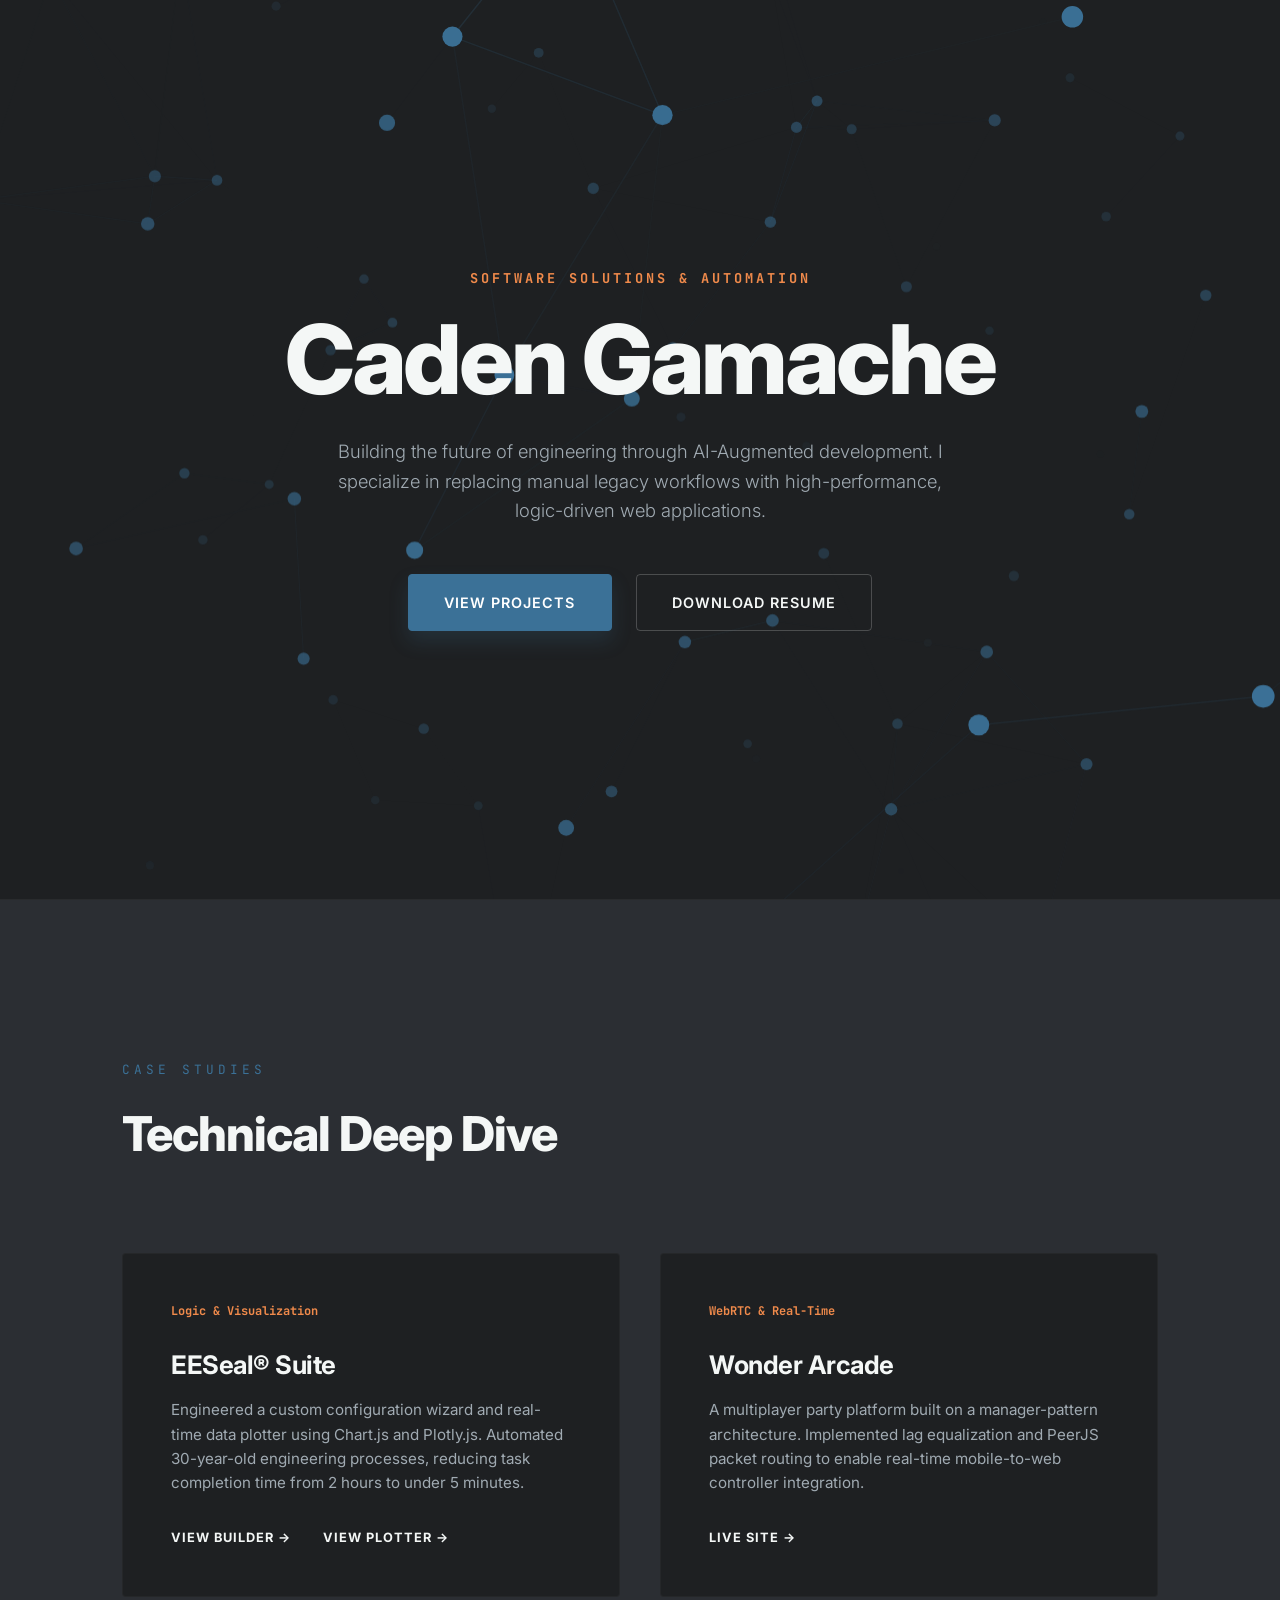
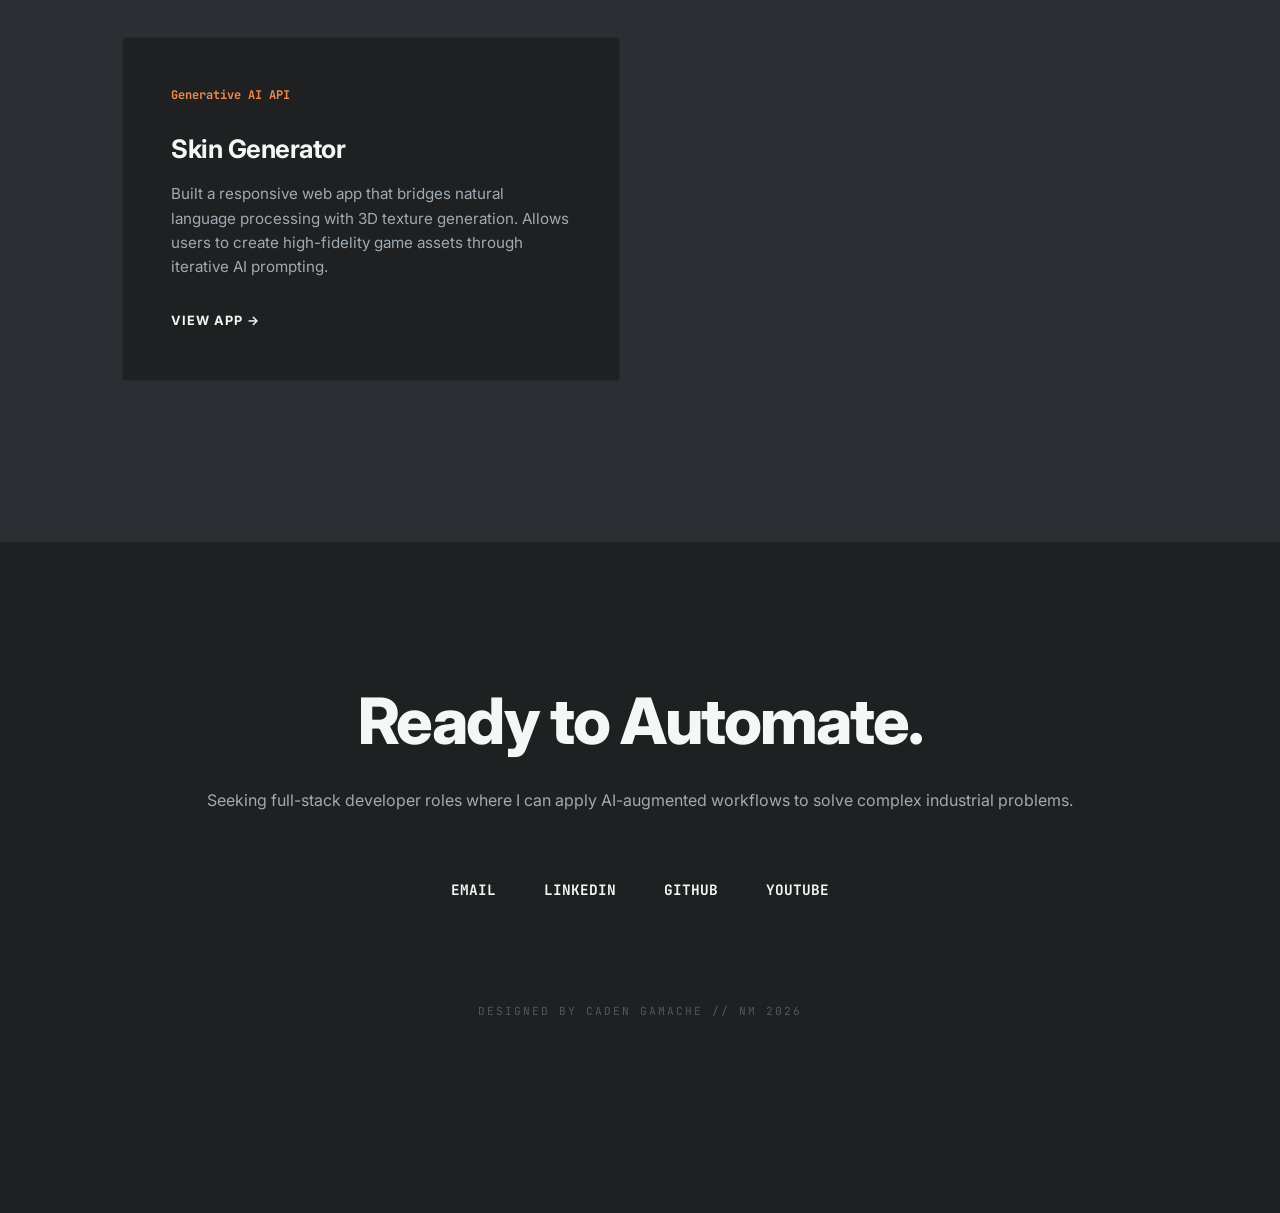
==== index.html @ 69766e93 "Add files via upload" ====
<!DOCTYPE html>
<html lang="en">
<head>
    <meta charset="UTF-8">
    <meta name="viewport" content="width=device-width, initial-scale=1.0">
    <title>Caden Gamache | AI-Augmented Developer</title>
    <link href="https://fonts.googleapis.com/css2?family=Inter:wght@300;400;600;800&family=JetBrains+Mono:wght@400;700&display=swap" rel="stylesheet">
    <link rel="stylesheet" href="css/style.css">
</head>
<body>

    <!-- Hero Section -->
    <section class="hero">
        <canvas id="hero-canvas"></canvas>
        <div class="hero-content">
            <p class="mono-subtitle">Software Solutions & Automation</p>
            <h1>Caden Gamache</h1>
            <p class="hero-desc">Building the future of engineering through AI-Augmented development. I specialize in replacing manual legacy workflows with high-performance, logic-driven web applications.</p>
            <div class="hero-buttons">
                <a href="#projects" class="btn btn-primary">View Projects</a>
                <a href="assets/caden-resume.pdf" target="_blank" class="btn btn-outline">Download Resume</a>
            </div>
        </div>
    </section>

    <!-- Projects Section -->
    <section class="projects" id="projects">
        <div class="container">
            <div class="section-header">
                <span class="section-title">Case Studies</span>
                <h2 class="section-heading">Technical Deep Dive</h2>
            </div>
            
            <div class="project-grid">
                <!-- Project 1 -->
                <div class="project-card">
                    <span class="tech-stack">Logic & Visualization</span>
                    <h3>EESeal® Suite</h3>
                    <p>Engineered a custom configuration wizard and real-time data plotter using Chart.js and Plotly.js. Automated 30-year-old engineering processes, reducing task completion time from 2 hours to under 5 minutes.</p>
                    <div class="card-links">
                        <a href="projects/builder.html" target="_blank">View Builder &rarr;</a>
                        <a href="projects/plotter.html" target="_blank">View Plotter &rarr;</a>
                    </div>
                </div>

                <!-- Project 2 -->
                <div class="project-card">
                    <span class="tech-stack">WebRTC & Real-Time</span>
                    <h3>Wonder Arcade</h3>
                    <p>A multiplayer party platform built on a manager-pattern architecture. Implemented lag equalization and PeerJS packet routing to enable real-time mobile-to-web controller integration.</p>
                    <div class="card-links">
                        <a href="https://cgame1ten2.github.io/Arcade-Online/" target="_blank">Live Site &rarr;</a>
                    </div>
                </div>

                <!-- Project 3 -->
                <div class="project-card">
                    <span class="tech-stack">Generative AI API</span>
                    <h3>Skin Generator</h3>
                    <p>Built a responsive web app that bridges natural language processing with 3D texture generation. Allows users to create high-fidelity game assets through iterative AI prompting.</p>
                    <div class="card-links">
                        <a href="https://mc-skin-generator-sigma.vercel.app/" target="_blank">View App &rarr;</a>
                    </div>
                </div>
            </div>
        </div>
    </section>

    <!-- Footer -->
    <footer id="contact">
        <div class="container">
            <h2>Ready to Automate.</h2>
            <p>Seeking full-stack developer roles where I can apply AI-augmented workflows to solve complex industrial problems.</p>
            
            <div class="contact-links">
                <a href="mailto:mrcgamache@outlook.com">EMAIL</a>
                <a href="https://www.linkedin.com/in/caden-gamache" target="_blank">LINKEDIN</a>
                <a href="https://github.com/Mr-Caden" target="_blank">GITHUB</a>
                <a href="https://youtube.com/@cadengamacheai" target="_blank">YOUTUBE</a>
            </div>
            
            <p class="copyright">DESIGNED BY CADEN GAMACHE // NM 2026</p>
        </div>
    </footer>

    <!-- Link to Javascript -->
    <script src="js/main.js"></script>
</body>
</html>
---- css/style.css ----
:root {
    --bg-dark: #1E2022;
    --bg-surface: #2B2E33;
    --text-main: #F4F7F6;
    --text-muted: #A0AAB2;
    --accent-teal: #3B7197;
    --accent-orange: #F08A4B;
    --font-sans: 'Inter', sans-serif;
    --font-mono: 'JetBrains Mono', monospace;
}

* {
    margin: 0;
    padding: 0;
    box-sizing: border-box;
}

html {
    scroll-behavior: smooth;
}

body {
    font-family: var(--font-sans);
    background-color: var(--bg-dark);
    color: var(--text-main);
    line-height: 1.6;
    overflow-x: hidden;
}

.container {
    max-width: 1100px;
    margin: 0 auto;
    padding: 0 2rem;
}

/* --- HERO SECTION --- */
.hero {
    position: relative;
    height: 100vh;
    min-height: 600px;
    display: flex;
    align-items: center;
    justify-content: center;
    overflow: hidden;
    border-bottom: 1px solid rgba(255,255,255,0.05);
}

#hero-canvas {
    position: absolute;
    top: 0;
    left: 0;
    width: 100%;
    height: 100%;
    z-index: 1;
    pointer-events: none; 
}

.hero-content {
    position: relative;
    z-index: 2;
    text-align: center;
    max-width: 850px;
    padding: 0 2rem;
    pointer-events: none; 
}

.hero-buttons {
    pointer-events: auto;
}

.mono-subtitle {
    font-family: var(--font-mono);
    color: var(--accent-orange);
    font-size: 0.85rem;
    font-weight: 700;
    letter-spacing: 3px;
    margin-bottom: 1.5rem;
    text-transform: uppercase;
}

.hero h1 {
    font-size: clamp(3.5rem, 8vw, 6rem);
    font-weight: 800;
    line-height: 0.95;
    margin-bottom: 2rem;
    letter-spacing: -3px;
}

.hero-desc {
    font-size: 1.15rem;
    color: var(--text-muted);
    margin-bottom: 3rem;
    max-width: 650px;
    margin-left: auto;
    margin-right: auto;
    font-weight: 300;
}

/* --- BUTTONS --- */
.hero-buttons {
    display: flex;
    gap: 1.5rem;
    justify-content: center;
}

.btn {
    padding: 1rem 2.2rem;
    border-radius: 4px;
    font-weight: 600;
    text-decoration: none;
    font-size: 0.9rem;
    transition: all 0.3s cubic-bezier(0.4, 0, 0.2, 1);
    text-transform: uppercase;
    letter-spacing: 1px;
}

.btn-primary {
    background-color: var(--accent-teal);
    color: #fff;
    border: 1px solid var(--accent-teal);
    box-shadow: 0 10px 20px rgba(59, 113, 151, 0.2);
}

.btn-primary:hover {
    background-color: #4a8bb8;
    transform: translateY(-2px);
    box-shadow: 0 15px 30px rgba(59, 113, 151, 0.3);
}

.btn-outline {
    background-color: transparent;
    color: var(--text-main);
    border: 1px solid rgba(255,255,255,0.2);
}

.btn-outline:hover {
    border-color: var(--text-main);
    background-color: rgba(255,255,255,0.05);
    transform: translateY(-2px);
}

/* --- PROJECTS SECTION --- */
.projects {
    padding: 10rem 0;
    background-color: var(--bg-surface);
}

.section-header {
    margin-bottom: 5rem;
}

.section-title {
    font-size: 0.8rem;
    font-family: var(--font-mono);
    color: var(--accent-teal);
    text-transform: uppercase;
    letter-spacing: 4px;
    margin-bottom: 1rem;
    display: block;
}

.section-heading {
    font-size: 3rem;
    font-weight: 800;
    letter-spacing: -1px;
}

.project-grid {
    display: grid;
    grid-template-columns: repeat(auto-fit, minmax(320px, 1fr));
    gap: 2.5rem;
}

.project-card {
    background-color: var(--bg-dark);
    border: 1px solid rgba(255,255,255,0.03);
    padding: 3rem;
    border-radius: 4px;
    transition: all 0.4s ease;
    display: flex;
    flex-direction: column;
}

.project-card:hover {
    border-color: var(--accent-teal);
    transform: translateY(-10px);
    background-color: #24272b;
}

.project-card h3 {
    font-size: 1.6rem;
    font-weight: 700;
    margin-bottom: 0.75rem;
    letter-spacing: -0.5px;
}

.tech-stack {
    font-family: var(--font-mono);
    font-size: 0.75rem;
    color: var(--accent-orange);
    margin-bottom: 1.5rem;
    display: block;
    font-weight: 700;
}

.project-card p {
    color: var(--text-muted);
    font-size: 0.95rem;
    margin-bottom: 2rem;
    flex-grow: 1;
}

.card-links {
    display: flex;
    gap: 2rem;
}

.card-links a {
    color: var(--text-main);
    text-decoration: none;
    font-weight: 700;
    font-size: 0.8rem;
    text-transform: uppercase;
    letter-spacing: 1px;
    transition: color 0.2s;
    display: flex;
    align-items: center;
}

.card-links a:hover {
    color: var(--accent-teal);
}

/* --- FOOTER --- */
footer {
    padding: 8rem 0;
    text-align: center;
    border-top: 1px solid rgba(255,255,255,0.05);
}

footer h2 {
    font-size: clamp(2rem, 5vw, 4rem);
    font-weight: 800;
    margin-bottom: 1rem;
    letter-spacing: -2px;
}

footer p {
    color: var(--text-muted);
    margin-bottom: 4rem;
}

.contact-links {
    display: flex;
    justify-content: center;
    gap: 3rem;
    margin-bottom: 6rem;
    flex-wrap: wrap;
}

.contact-links a {
    color: var(--text-main);
    text-decoration: none;
    font-family: var(--font-mono);
    font-size: 0.9rem;
    font-weight: 700;
    transition: all 0.2s;
    border-bottom: 1px solid transparent;
    padding-bottom: 5px;
}

.contact-links a:hover {
    color: var(--accent-orange);
    border-color: var(--accent-orange);
}

.copyright {
    font-family: var(--font-mono);
    font-size: 0.7rem;
    color: var(--text-muted);
    opacity: 0.4;
    letter-spacing: 2px;
}

@media (max-width: 768px) {
    .hero h1 { font-size: 3.5rem; }
    .hero-buttons { flex-direction: column; }
    .section-heading { font-size: 2.2rem; }
    .contact-links { gap: 1.5rem; flex-direction: column; }
}
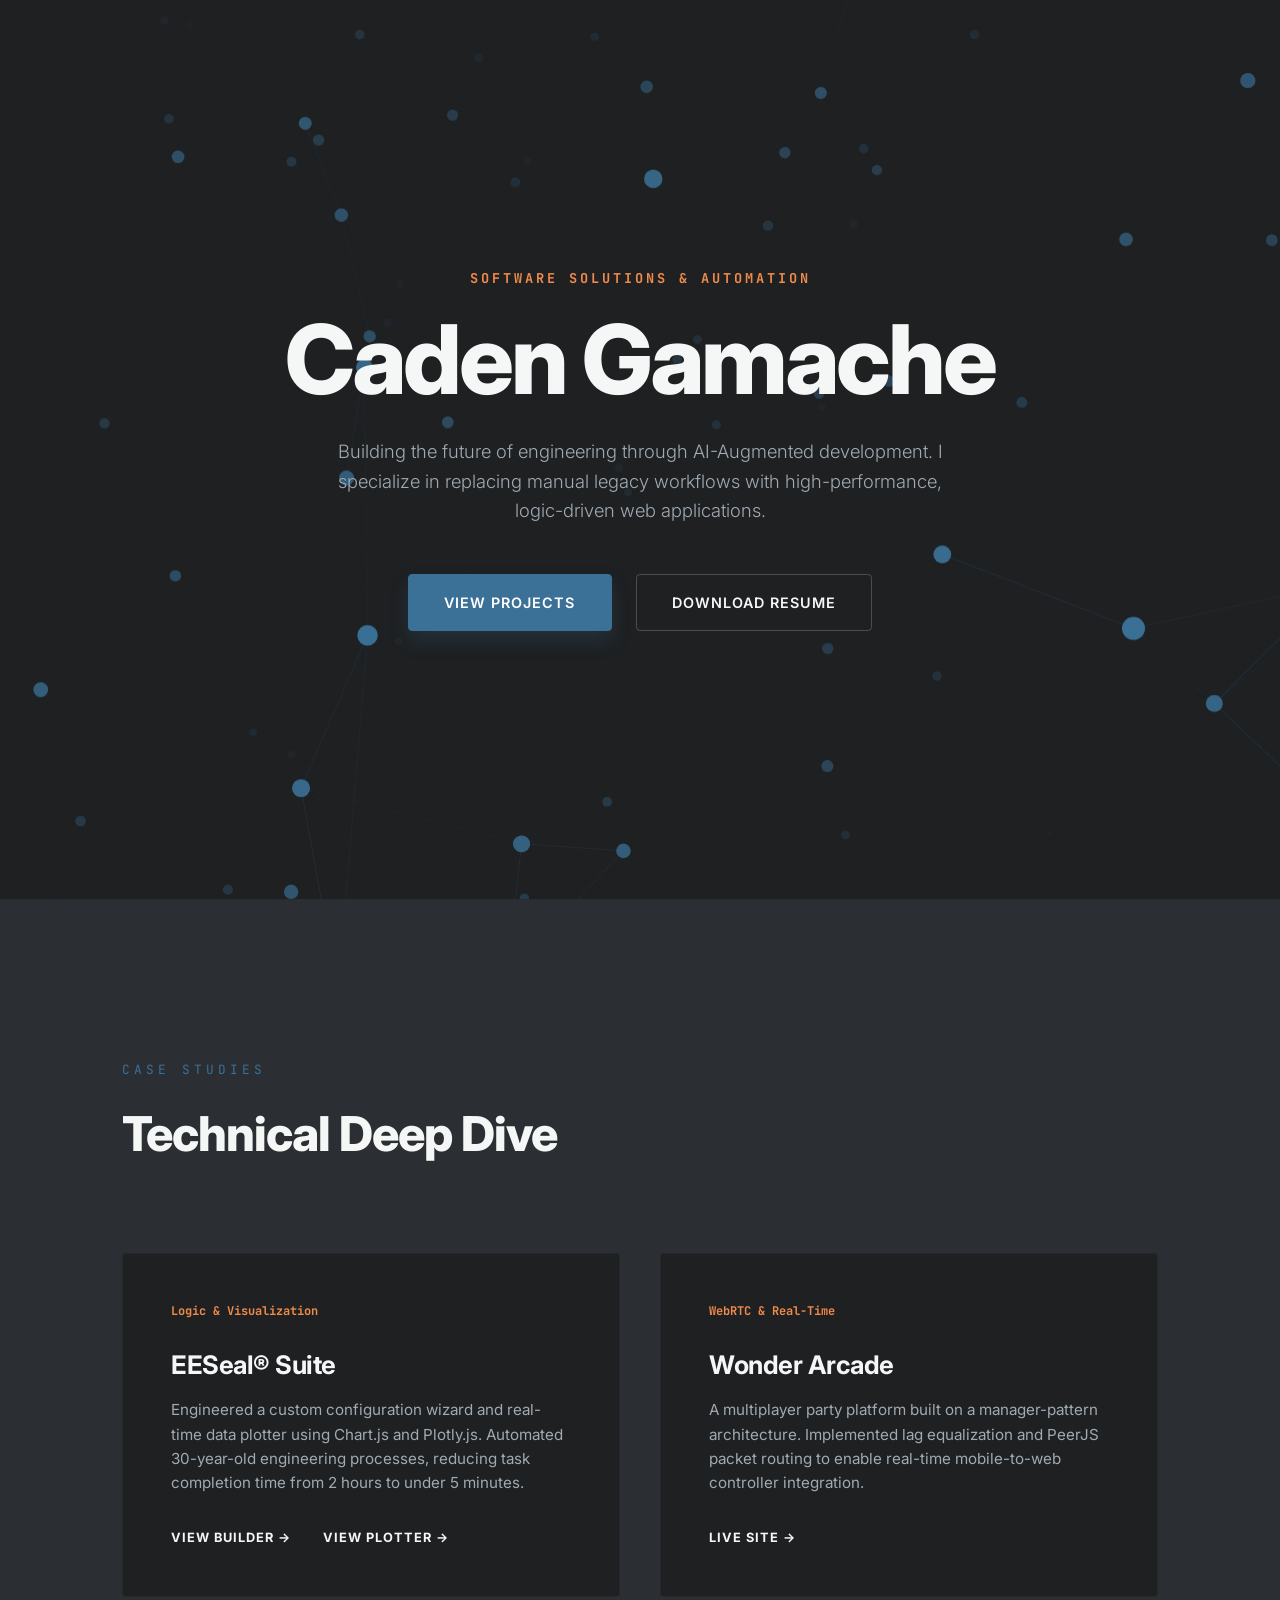
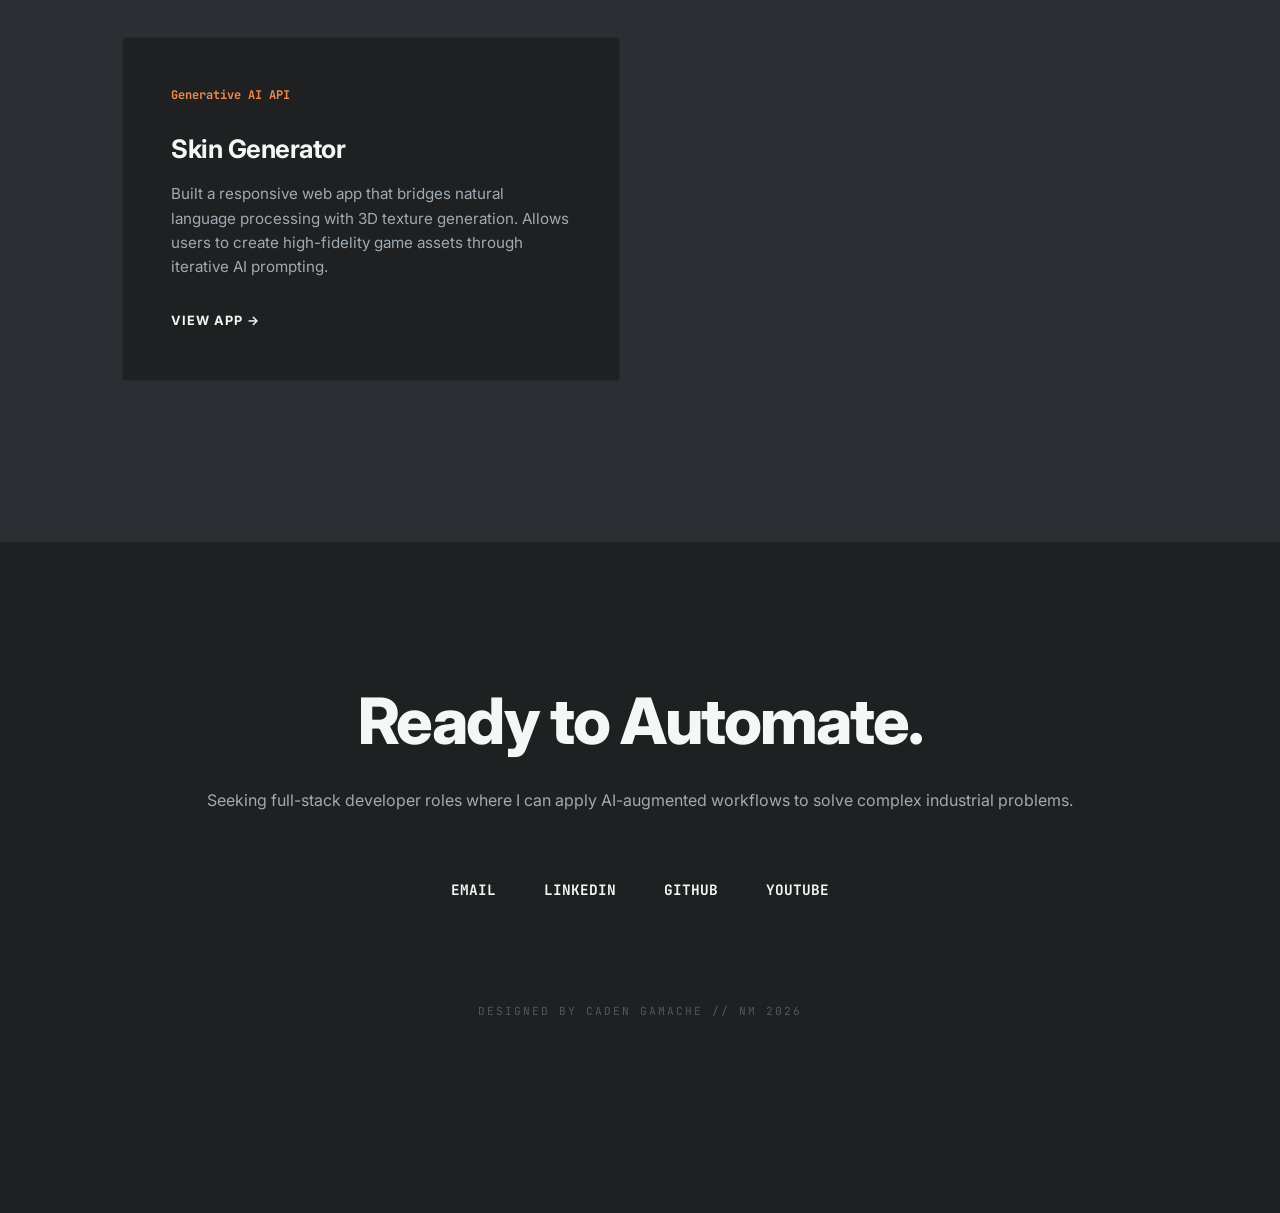
==== commit 73475072: "Update index.html" ====
--- a/index.html
+++ b/index.html
@@ -18,7 +18,7 @@
             <p class="hero-desc">Building the future of engineering through AI-Augmented development. I specialize in replacing manual legacy workflows with high-performance, logic-driven web applications.</p>
             <div class="hero-buttons">
                 <a href="#projects" class="btn btn-primary">View Projects</a>
-                <a href="assets/caden-resume.pdf" target="_blank" class="btn btn-outline">Download Resume</a>
+                <a href="assets/Caden Gamache - Technical Resume (Single Page).pdf" target="_blank" class="btn btn-outline">Download Resume</a>
             </div>
         </div>
     </section>
@@ -86,4 +86,5 @@
     <!-- Link to Javascript -->
     <script src="js/main.js"></script>
 </body>
-</html>+
+</html>
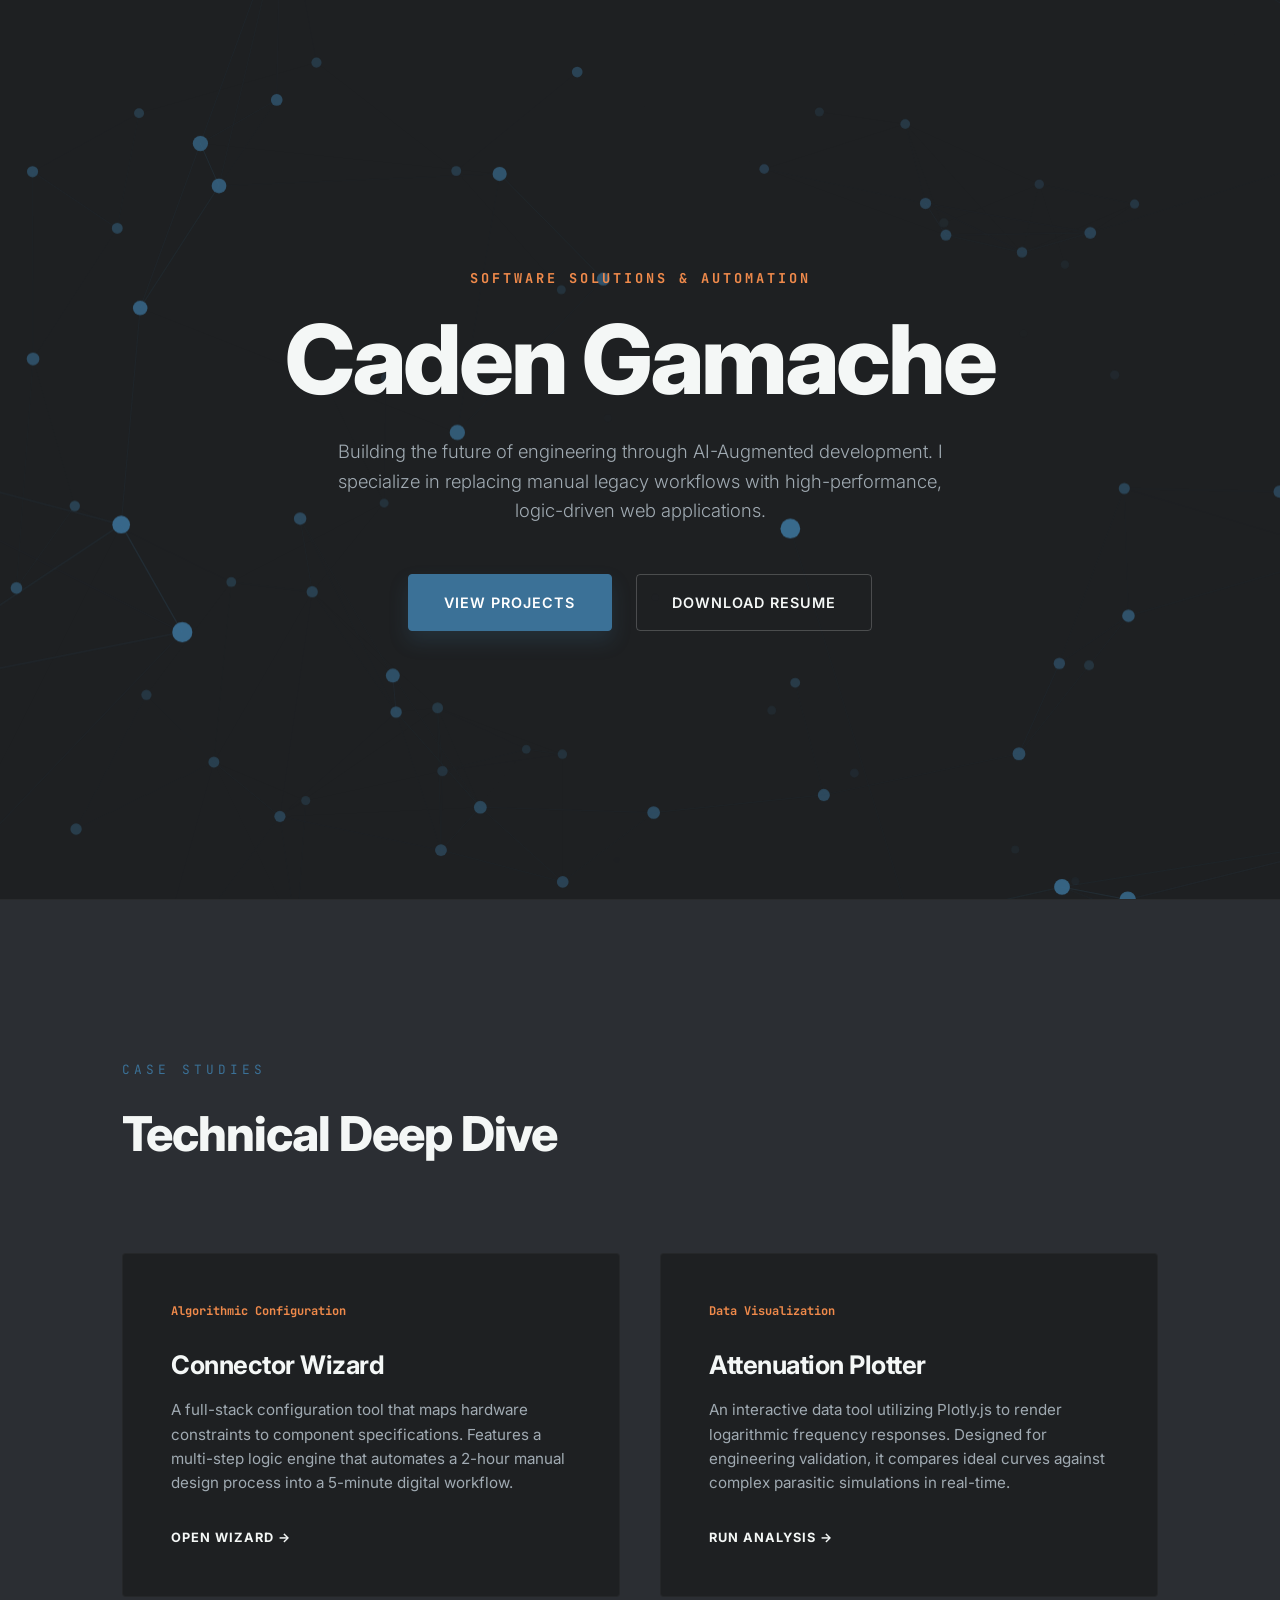
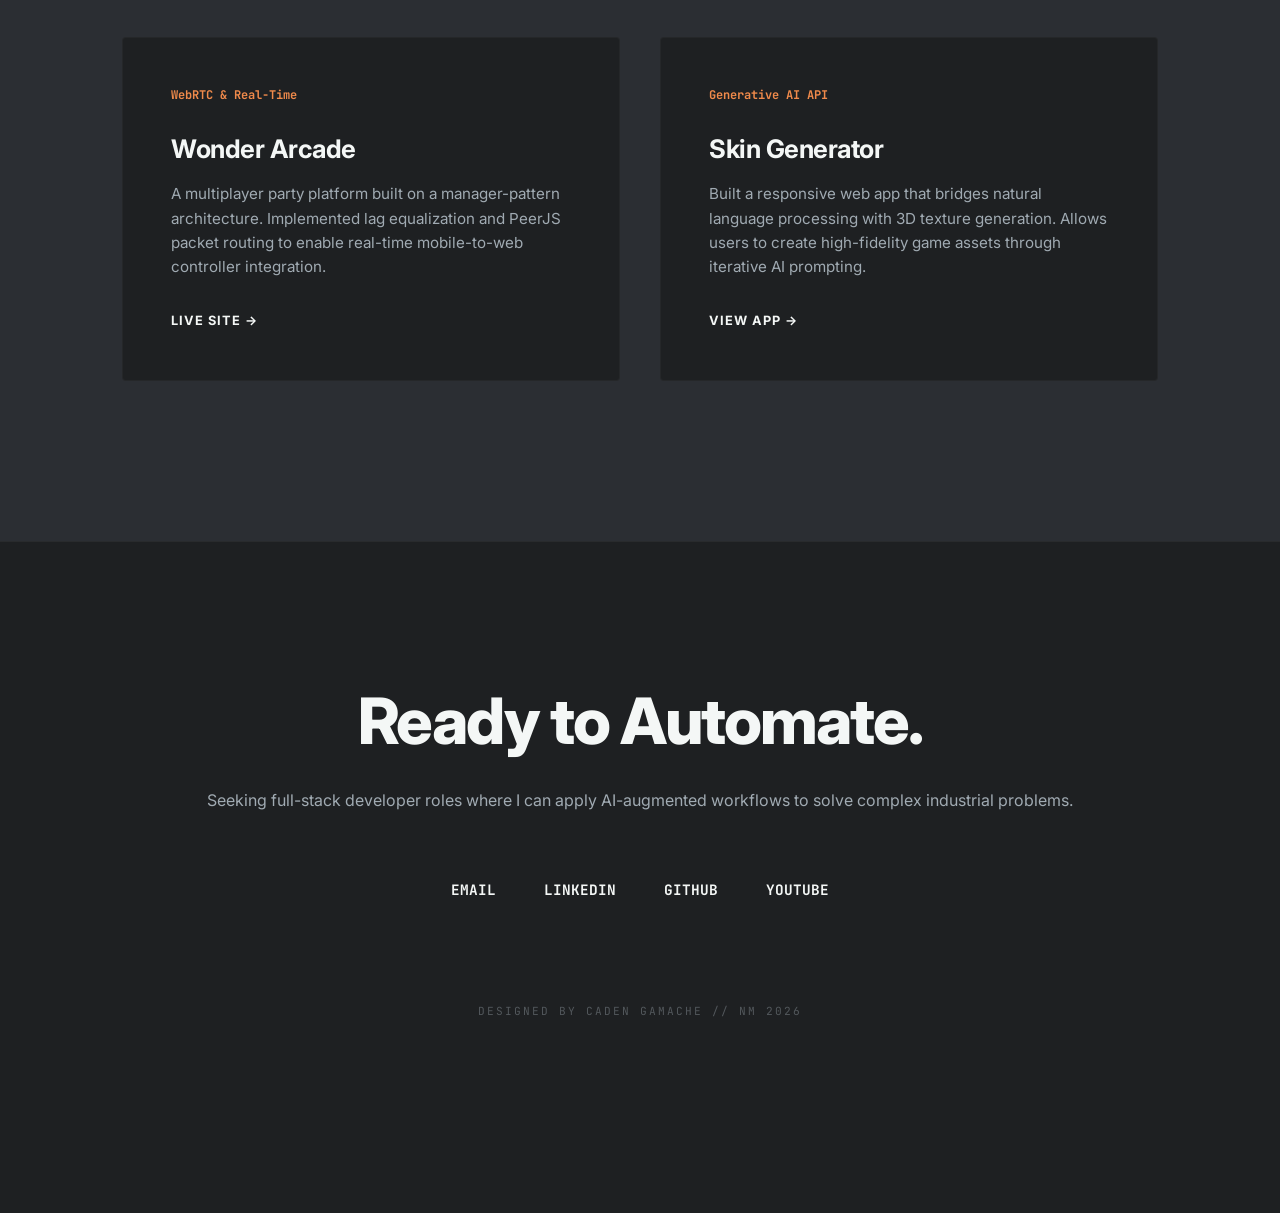
==== commit fa32fffe: "Update index.html" ====
--- a/index.html
+++ b/index.html
@@ -18,7 +18,7 @@
             <p class="hero-desc">Building the future of engineering through AI-Augmented development. I specialize in replacing manual legacy workflows with high-performance, logic-driven web applications.</p>
             <div class="hero-buttons">
                 <a href="#projects" class="btn btn-primary">View Projects</a>
-                <a href="assets/Caden Gamache - Technical Resume (Single Page).pdf" target="_blank" class="btn btn-outline">Download Resume</a>
+                <a href="assets/caden-resume.pdf" target="_blank" class="btn btn-outline">Download Resume</a>
             </div>
         </div>
     </section>
@@ -32,18 +32,27 @@
             </div>
             
             <div class="project-grid">
-                <!-- Project 1 -->
+                <!-- Project 1: Filtered Connector Builder -->
                 <div class="project-card">
-                    <span class="tech-stack">Logic & Visualization</span>
-                    <h3>EESeal® Suite</h3>
-                    <p>Engineered a custom configuration wizard and real-time data plotter using Chart.js and Plotly.js. Automated 30-year-old engineering processes, reducing task completion time from 2 hours to under 5 minutes.</p>
+                    <span class="tech-stack">Algorithmic Configuration</span>
+                    <h3>Connector Wizard</h3>
+                    <p>A full-stack configuration tool that maps hardware constraints to component specifications. Features a multi-step logic engine that automates a 2-hour manual design process into a 5-minute digital workflow.</p>
                     <div class="card-links">
-                        <a href="projects/builder.html" target="_blank">View Builder &rarr;</a>
-                        <a href="projects/plotter.html" target="_blank">View Plotter &rarr;</a>
+                        <a href="projects/builder.html" target="_blank">Open Wizard &rarr;</a>
                     </div>
                 </div>
 
-                <!-- Project 2 -->
+                <!-- Project 2: Attenuation Plotter -->
+                <div class="project-card">
+                    <span class="tech-stack">Data Visualization</span>
+                    <h3>Attenuation Plotter</h3>
+                    <p>An interactive data tool utilizing Plotly.js to render logarithmic frequency responses. Designed for engineering validation, it compares ideal curves against complex parasitic simulations in real-time.</p>
+                    <div class="card-links">
+                        <a href="projects/plotter.html" target="_blank">Run Analysis &rarr;</a>
+                    </div>
+                </div>
+
+                <!-- Project 3: Wonder Arcade -->
                 <div class="project-card">
                     <span class="tech-stack">WebRTC & Real-Time</span>
                     <h3>Wonder Arcade</h3>
@@ -53,7 +62,7 @@
                     </div>
                 </div>
 
-                <!-- Project 3 -->
+                <!-- Project 4: Skin Generator -->
                 <div class="project-card">
                     <span class="tech-stack">Generative AI API</span>
                     <h3>Skin Generator</h3>
@@ -86,5 +95,4 @@
     <!-- Link to Javascript -->
     <script src="js/main.js"></script>
 </body>
-
 </html>
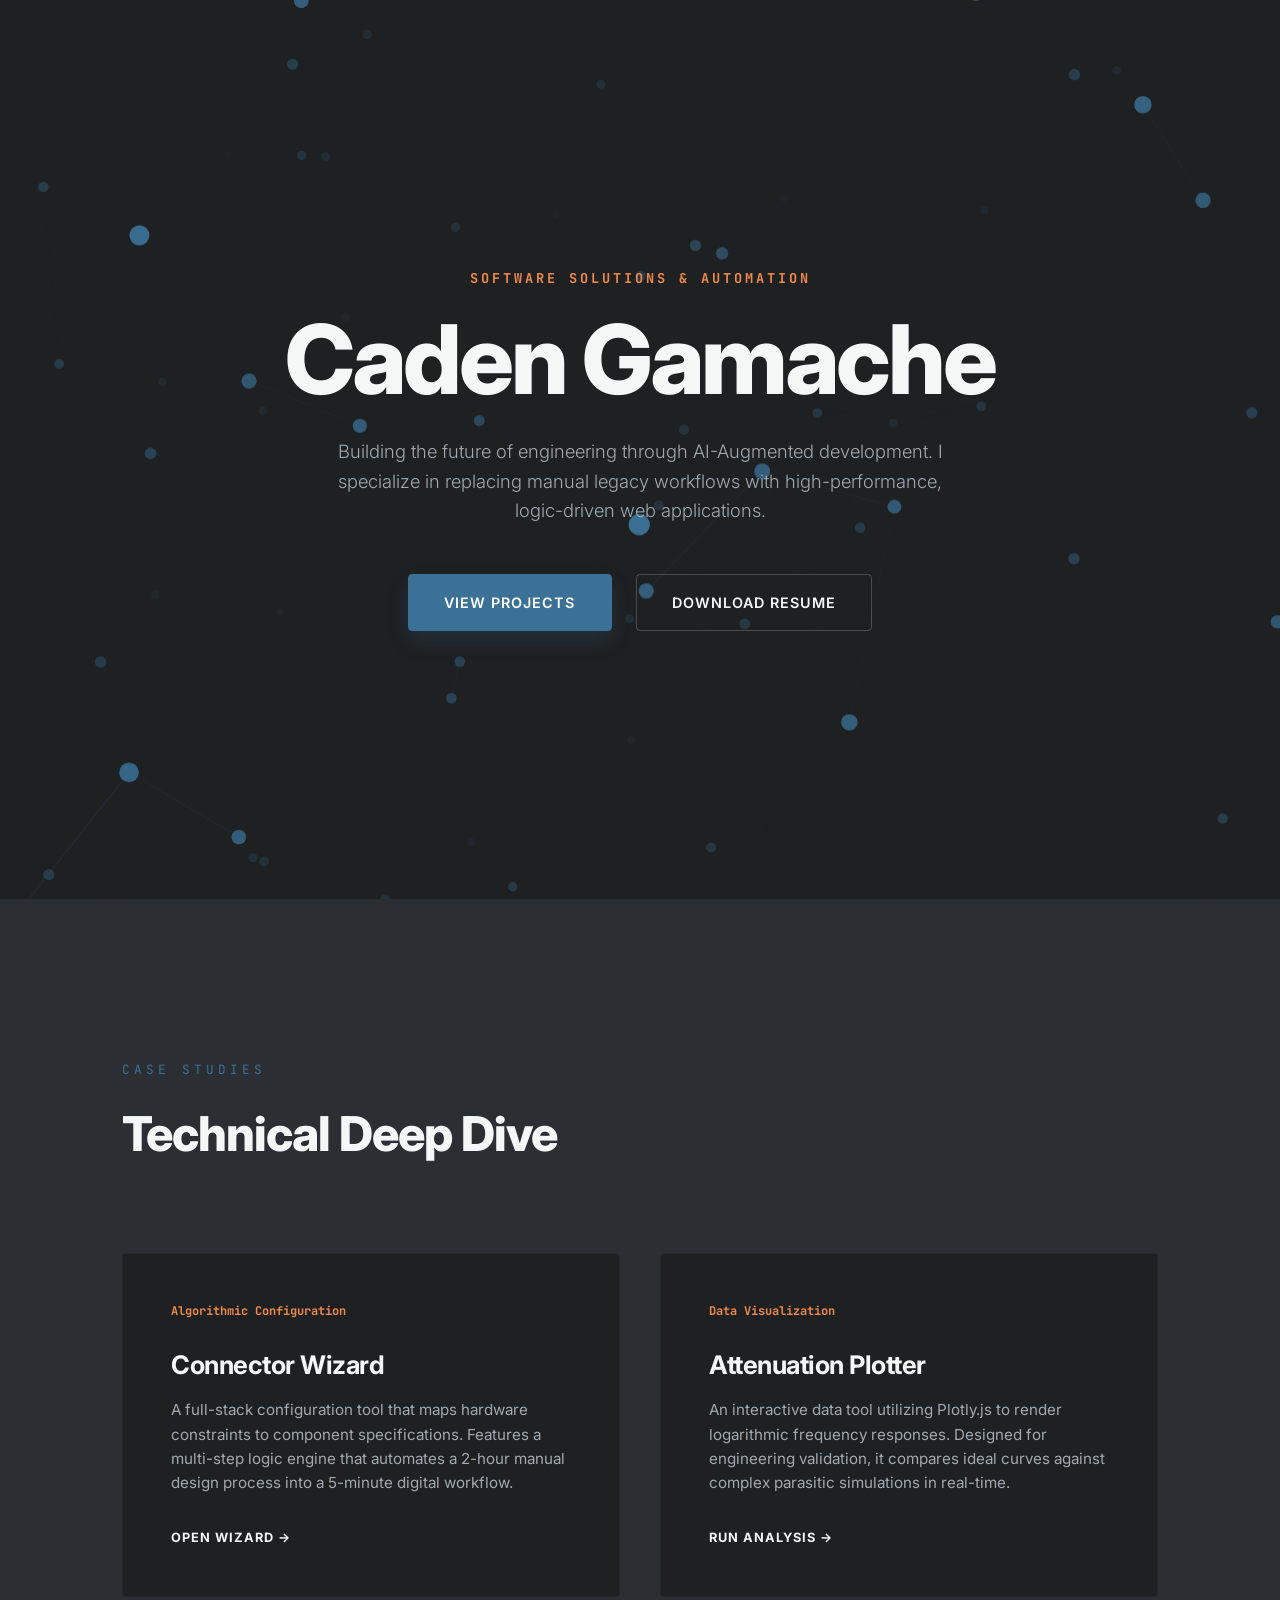
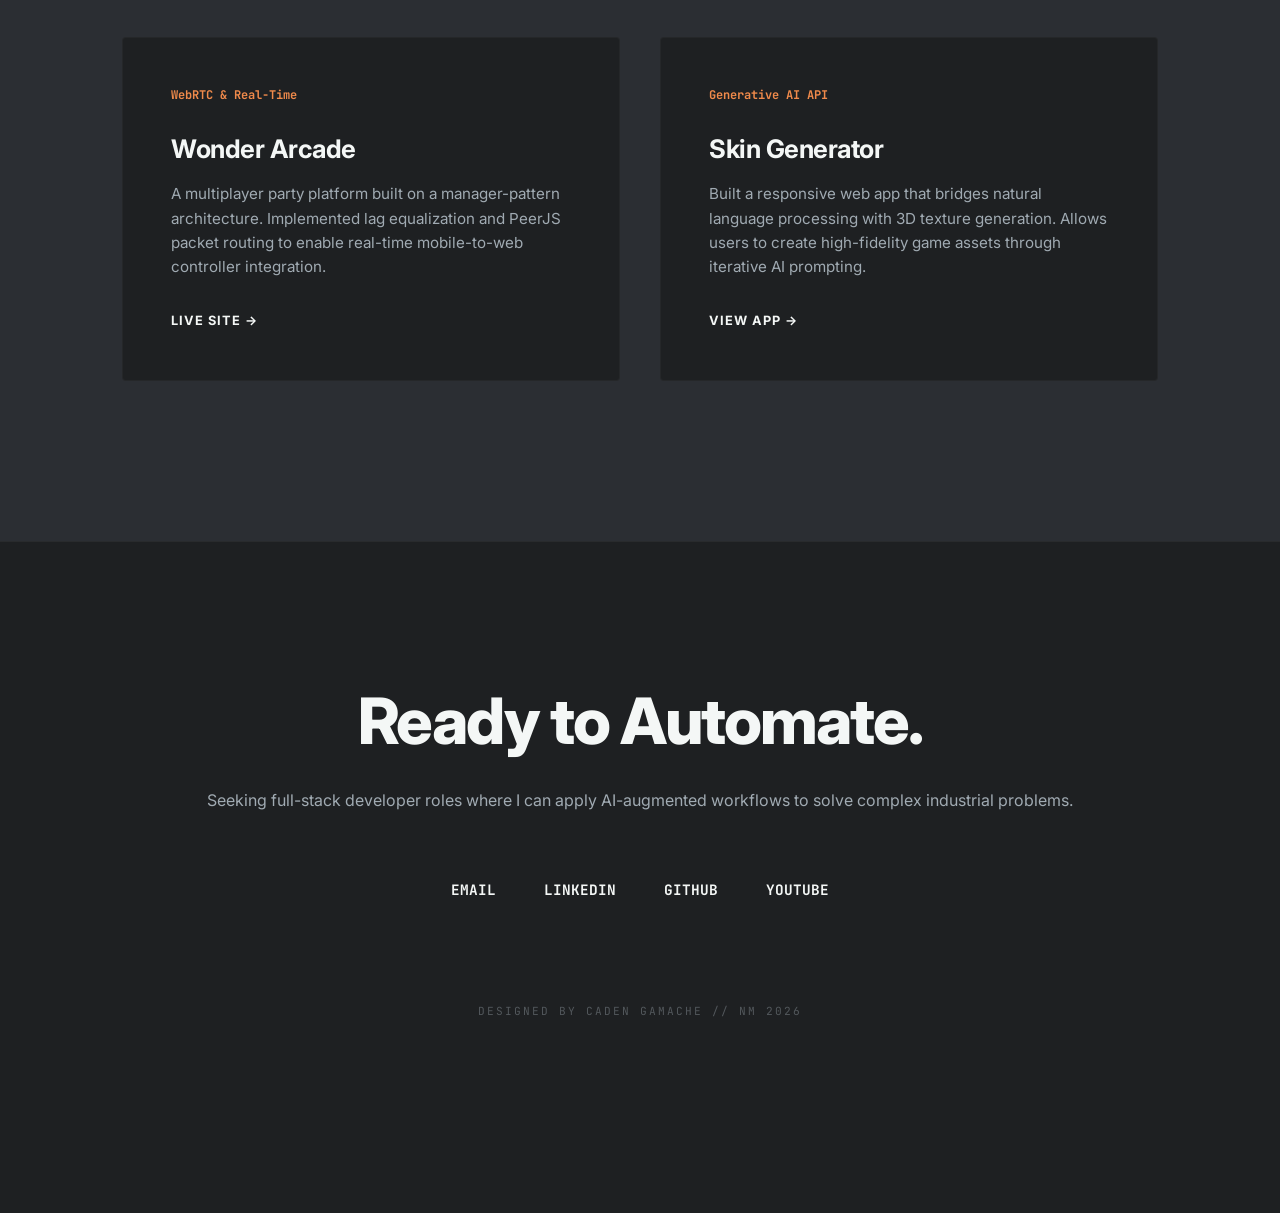
==== commit 91e7673b: "Update index.html" ====
--- a/index.html
+++ b/index.html
@@ -18,7 +18,7 @@
             <p class="hero-desc">Building the future of engineering through AI-Augmented development. I specialize in replacing manual legacy workflows with high-performance, logic-driven web applications.</p>
             <div class="hero-buttons">
                 <a href="#projects" class="btn btn-primary">View Projects</a>
-                <a href="assets/caden-resume.pdf" target="_blank" class="btn btn-outline">Download Resume</a>
+                <a href="assets/Caden Gamache - Technical Resume (Single Page).pdf" target="_blank" class="btn btn-outline">Download Resume</a>
             </div>
         </div>
     </section>
@@ -96,3 +96,4 @@
     <script src="js/main.js"></script>
 </body>
 </html>
+
